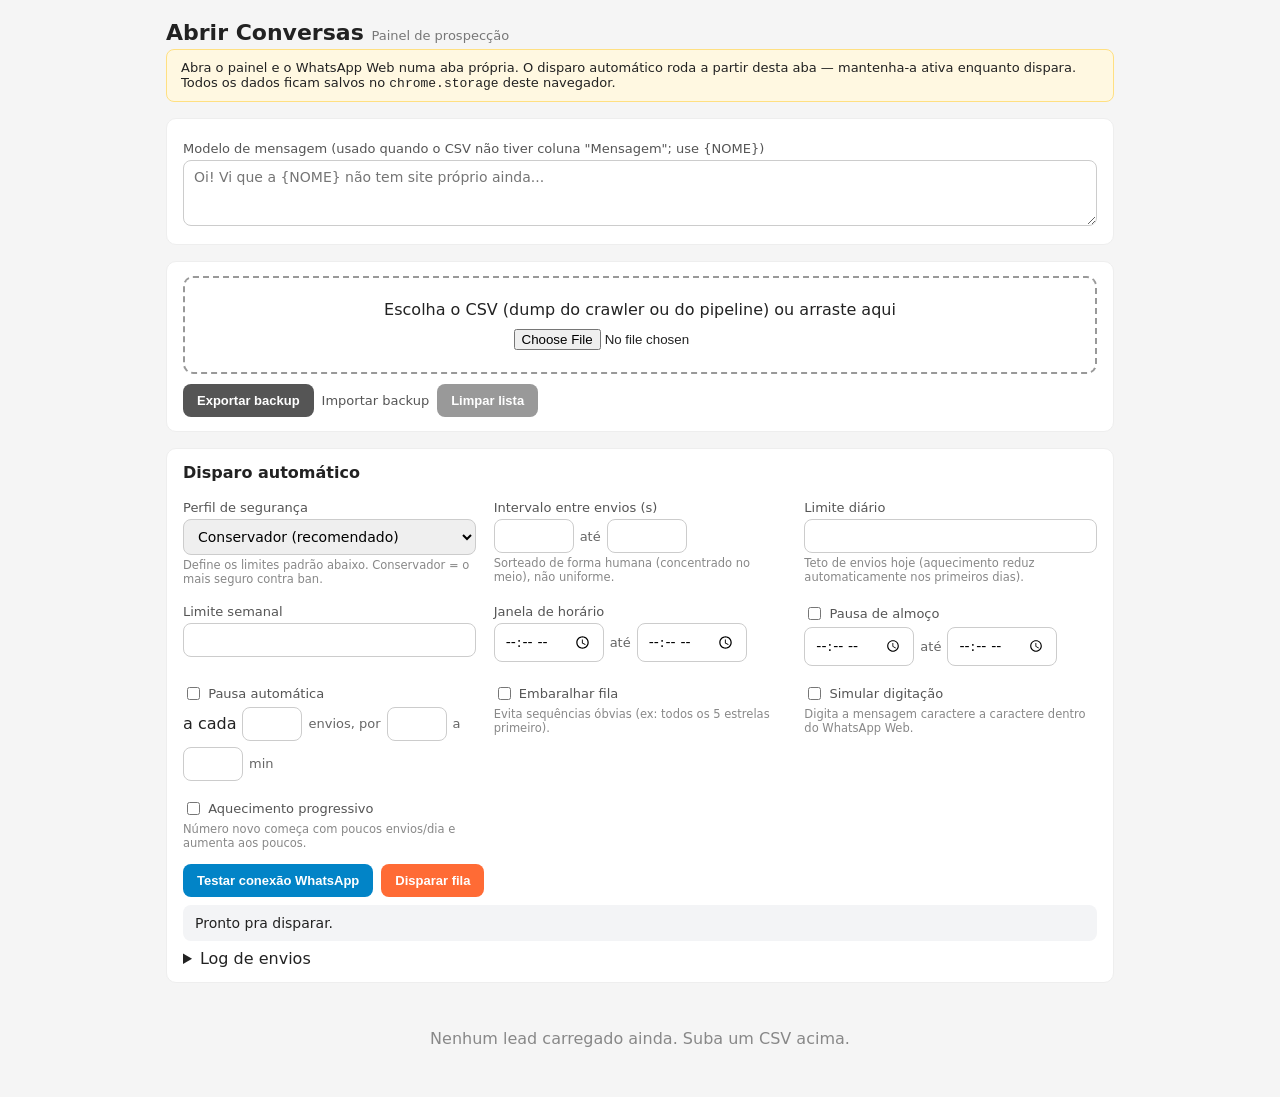
==== extension/painel.html @ 847a95d6 "feat: extensão Chrome para envio em massa no WhatsApp - extensão completa (manifest, painel, backgro" ====
<!DOCTYPE html>
<html lang="pt-BR">
<head>
<meta charset="UTF-8" />
<meta name="viewport" content="width=device-width, initial-scale=1.0" />
<title>Abrir Conversas - Painel</title>
<link rel="stylesheet" href="painel.css" />
</head>
<body>

<h1>Abrir Conversas <span class="sub">Painel de prospecção</span></h1>

<div class="aviso" id="avisoPainel">
  Abra o painel e o WhatsApp Web numa aba própria. O disparo automático roda a partir
  desta aba — mantenha-a ativa enquanto dispara. Todos os dados ficam salvos no
  <code>chrome.storage</code> deste navegador.
</div>

<section class="card">
  <label class="rotulo">
    Modelo de mensagem (usado quando o CSV não tiver coluna "Mensagem"; use {NOME})
  </label>
  <textarea id="modeloMensagem" rows="3" placeholder="Oi! Vi que a {NOME} não tem site próprio ainda..."></textarea>
</section>

<section class="card" id="secaoDados">
  <div class="upload-area" id="areaUpload">
    <div id="textoUpload">Escolha o CSV (dump do crawler ou do pipeline) ou arraste aqui</div>
    <input type="file" id="inputCsv" accept=".csv" />
  </div>
  <div class="acoes-dados">
    <button id="btnGerarMensagens" class="gerar" style="display:none">Gerar mensagens automáticas</button>
    <span class="hint" id="hintGerar" style="display:none">Formato bruto detectado: gere as mensagens com o pipeline no navegador.</span>
    <button class="exportar" id="btnExportar">Exportar backup</button>
    <label class="upload-pequeno">
      Importar backup
      <input type="file" id="inputImportar" accept=".json" style="display:none" />
    </label>
    <button class="limpar" id="btnLimpar">Limpar lista</button>
  </div>
  <div class="contador" id="contador"></div>
</section>

<section class="card" id="secaoDisparo">
  <h2>Disparo automático</h2>

  <div class="grid-config">
    <div class="campo">
      <label class="rotulo">Perfil de segurança</label>
      <select id="cfgPerfil">
        <option value="conservador">Conservador (recomendado)</option>
        <option value="moderado">Moderado</option>
        <option value="livre">Livre</option>
      </select>
      <div class="hint">Define os limites padrão abaixo. Conservador = o mais seguro contra ban.</div>
    </div>

    <div class="campo">
      <label class="rotulo">Intervalo entre envios (s)</label>
      <div class="dupla">
        <input type="number" id="cfgIntervaloMin" min="10" max="600" />
        <span>até</span>
        <input type="number" id="cfgIntervaloMax" min="10" max="600" />
      </div>
      <div class="hint">Sorteado de forma humana (concentrado no meio), não uniforme.</div>
    </div>

    <div class="campo">
      <label class="rotulo">Limite diário</label>
      <input type="number" id="cfgLimiteDiario" min="1" max="500" />
      <div class="hint">Teto de envios hoje (aquecimento reduz automaticamente nos primeiros dias).</div>
    </div>

    <div class="campo">
      <label class="rotulo">Limite semanal</label>
      <input type="number" id="cfgLimiteSemanal" min="1" max="3000" />
    </div>

    <div class="campo">
      <label class="rotulo">Janela de horário</label>
      <div class="dupla">
        <input type="time" id="cfgJanelaInicio" />
        <span>até</span>
        <input type="time" id="cfgJanelaFim" />
      </div>
    </div>

    <div class="campo">
      <label class="rotulo">
        <input type="checkbox" id="cfgPausaAlmoco" /> Pausa de almoço
      </label>
      <div class="dupla">
        <input type="time" id="cfgAlmocoInicio" />
        <span>até</span>
        <input type="time" id="cfgAlmocoFim" />
      </div>
    </div>

    <div class="campo">
      <label class="rotulo">
        <input type="checkbox" id="cfgPausaAuto" /> Pausa automática
      </label>
      <div class="dupla">
        a cada
        <input type="number" id="cfgPausaCada" min="1" max="100" style="width:60px" />
        <span>envios, por</span>
        <input type="number" id="cfgPausaMin" min="1" max="120" style="width:60px" />
        <span>a</span>
        <input type="number" id="cfgPausaMax" min="1" max="120" style="width:60px" />
        <span>min</span>
      </div>
    </div>

    <div class="campo">
      <label class="rotulo"><input type="checkbox" id="cfgEmbaralhar" /> Embaralhar fila</label>
      <div class="hint">Evita sequências óbvias (ex: todos os 5 estrelas primeiro).</div>
    </div>

    <div class="campo">
      <label class="rotulo"><input type="checkbox" id="cfgSimularDigitacao" /> Simular digitação</label>
      <div class="hint">Digita a mensagem caractere a caractere dentro do WhatsApp Web.</div>
    </div>

    <div class="campo">
      <label class="rotulo"><input type="checkbox" id="cfgAquecimento" /> Aquecimento progressivo</label>
      <div class="hint">Número novo começa com poucos envios/dia e aumenta aos poucos.</div>
    </div>
  </div>

  <div class="barra-botoes">
    <button id="btnTestar" class="testar">Testar conexão WhatsApp</button>
    <button id="btnDisparar" class="disparar">Disparar fila</button>
    <button id="btnPausar" class="pausar" style="display:none">Pausar</button>
    <button id="btnRetomar" class="retomar" style="display:none">Retomar</button>
    <button id="btnParar" class="parar" style="display:none">Parar</button>
    <button id="btnEmergencia" class="emergencia" style="display:none">EMERGÊNCIA</button>
  </div>

  <div class="progresso" id="disparoProgresso">Pronto pra disparar.</div>

  <div class="stats" id="statsLinha"></div>

  <details id="logBox">
    <summary>Log de envios</summary>
    <div id="logConteudo" class="log"></div>
  </details>
</section>

<table id="tabela" style="display:none">
  <thead>
    <tr>
      <th>Nome</th>
      <th>Bairro/Região</th>
      <th>Telefone</th>
      <th>Nota</th>
      <th>Avaliações</th>
      <th>Google Maps</th>
      <th>Instagram</th>
      <th>Mensagem</th>
      <th>Ação</th>
    </tr>
  </thead>
  <tbody id="corpoTabela"></tbody>
</table>

<div class="vazio" id="vazio">Nenhum lead carregado ainda. Suba um CSV acima.</div>

<dialog id="modalMensagem">
  <h3 id="modalTitulo">Conversa</h3>
  <div class="hint">Edite se precisar e abra o WhatsApp manualmente (modo de emergência/fallback).</div>
  <textarea id="modalMsg" rows="5"></textarea>
  <div class="botoes">
    <button class="fechar" id="modalBtnFechar">Cancelar</button>
    <button id="modalBtnAbrir">Abrir WhatsApp</button>
  </div>
</dialog>

<script src="pipeline.js"></script>
<script src="painel.js"></script>
</body>
</html>
---- extension/painel.css ----
* { box-sizing: border-box; }

body {
  font-family: system-ui, sans-serif;
  max-width: 980px;
  margin: 20px auto;
  padding: 0 16px;
  background: #f5f5f5;
  color: #222;
}

h1 { font-size: 22px; margin-bottom: 4px; }
h1 .sub { font-size: 13px; color: #777; font-weight: 400; }
h2 { font-size: 16px; margin: 0 0 10px; }

.card {
  background: #fff;
  border: 1px solid #eee;
  border-radius: 10px;
  padding: 14px 16px;
  margin-bottom: 16px;
}

.aviso {
  background: #fff8e1;
  border: 1px solid #ffe082;
  border-radius: 8px;
  padding: 10px 14px;
  font-size: 13px;
  margin-bottom: 16px;
}

.rotulo {
  display: block;
  font-size: 13px;
  color: #555;
  margin: 8px 0 4px;
}

textarea, input[type="number"], input[type="time"], select {
  width: 100%;
  box-sizing: border-box;
  padding: 8px 10px;
  border-radius: 8px;
  border: 1px solid #ccc;
  font-family: inherit;
  font-size: 14px;
}

textarea { resize: vertical; }

.upload-area {
  display: block;
  border: 2px dashed #999;
  border-radius: 10px;
  padding: 22px;
  text-align: center;
  background: #fff;
  margin-bottom: 10px;
}
.upload-area.arrastando { border-color: #25D366; background: #eafff1; }
.upload-area input[type="file"] { display: block; margin: 10px auto 0; }

.acoes-dados { display: flex; align-items: center; gap: 8px; flex-wrap: wrap; margin-top: 8px; }
.upload-pequeno { font-size: 13px; cursor: pointer; color: #555; }

.hint { font-size: 11.5px; color: #888; margin-top: 3px; }

.grid-config {
  display: grid;
  grid-template-columns: repeat(auto-fit, minmax(250px, 1fr));
  gap: 10px 18px;
}

.campo { min-width: 0; }
.campo input[type="checkbox"] { vertical-align: -2px; margin-right: 4px; }

.dupla { display: flex; align-items: center; gap: 6px; flex-wrap: wrap; }
.dupla input[type="number"] { width: 80px; }
.dupla input[type="time"] { width: 110px; }
.dupla span { font-size: 13px; color: #666; }

.barra-botoes { display: flex; gap: 8px; flex-wrap: wrap; margin: 14px 0 8px; }

button {
  background: #25D366;
  color: #fff;
  border: none;
  padding: 9px 14px;
  border-radius: 8px;
  cursor: pointer;
  font-size: 13px;
  font-weight: 600;
}
button:disabled { background: #bbb; cursor: default; }
button.gerar { background: #7c3aed; }
button.exportar { background: #555; }
button.limpar { background: #999; }
button.testar { background: #0284c7; }
button.disparar { background: #ff6b35; }
button.pausar { background: #888; }
button.retomar { background: #0ea5e9; }
button.parar { background: #dc2626; }
button.emergencia {
  background: #fff;
  color: #dc2626;
  border: 2px solid #dc2626;
  animation: pisca 1s infinite;
}
@keyframes pisca { 50% { opacity: .5; } }
button.fechar { background: #999; }

.progresso {
  background: #f3f4f6;
  border-radius: 8px;
  padding: 10px 12px;
  font-size: 14px;
  margin-top: 8px;
}
.progresso.disparando { color: #ff6b35; font-weight: 600; }
.progresso.pausado { color: #0ea5e9; font-weight: 600; }
.progresso.erro { color: #dc2626; font-weight: 600; }

.stats { font-size: 13px; color: #555; margin: 8px 0 4px; }

.log {
  font-family: ui-monospace, monospace;
  font-size: 12px;
  background: #111;
  color: #9fefb0;
  border-radius: 8px;
  padding: 10px;
  max-height: 180px;
  overflow: auto;
  white-space: pre-wrap;
  line-height: 1.5;
}
.log .erro { color: #fca5a5; }

table { width: 100%; border-collapse: collapse; background: #fff; border-radius: 8px; overflow: hidden; }
th, td { padding: 8px 10px; text-align: left; border-bottom: 1px solid #eee; font-size: 13px; vertical-align: top; }
tr.aberto { background: #eafff1; }
tr.enviada { background: #e6f0ff; }
tr.nao-encontrado { background: #f5f5f5; color: #999; text-decoration: line-through; }
tr.ja-enviado { background: #f0fdf4; }
td button { margin: 2px 0; display: block; width: 100%; }
button.enviar { background: #3b82f6; }
button.nao-encontrado { background: #888; }
button.reabrir { background: #16a34a; }
.angulo { font-size: 11px; color: #888; margin-top: 2px; font-weight: 400; }
.mensagem-prev { font-size: 11px; color: #666; max-width: 240px; }

.vazio { text-align: center; color: #888; padding: 30px; }

dialog {
  border: 0;
  border-radius: 12px;
  padding: 20px;
  max-width: 540px;
  width: 90%;
  box-shadow: 0 10px 40px rgba(0,0,0,.25);
}
dialog::backdrop { background: rgba(0,0,0,.45); }
dialog textarea { width: 100%; margin: 10px 0; }
dialog .botoes { text-align: right; }
dialog .botoes button { margin: 0 0 0 8px; }

@media (max-width: 700px) {
  table, thead, tbody, th, td, tr { display: block; }
  thead { display: none; }
  tr { margin-bottom: 12px; border-radius: 8px; overflow: hidden; border: 1px solid #eee; }
  td { border-bottom: none; }
  td[data-label]::before { content: attr(data-label) ": "; font-weight: 600; color: #666; }
  td[data-label="Ação"]::before { display: block; margin-bottom: 4px; }
}
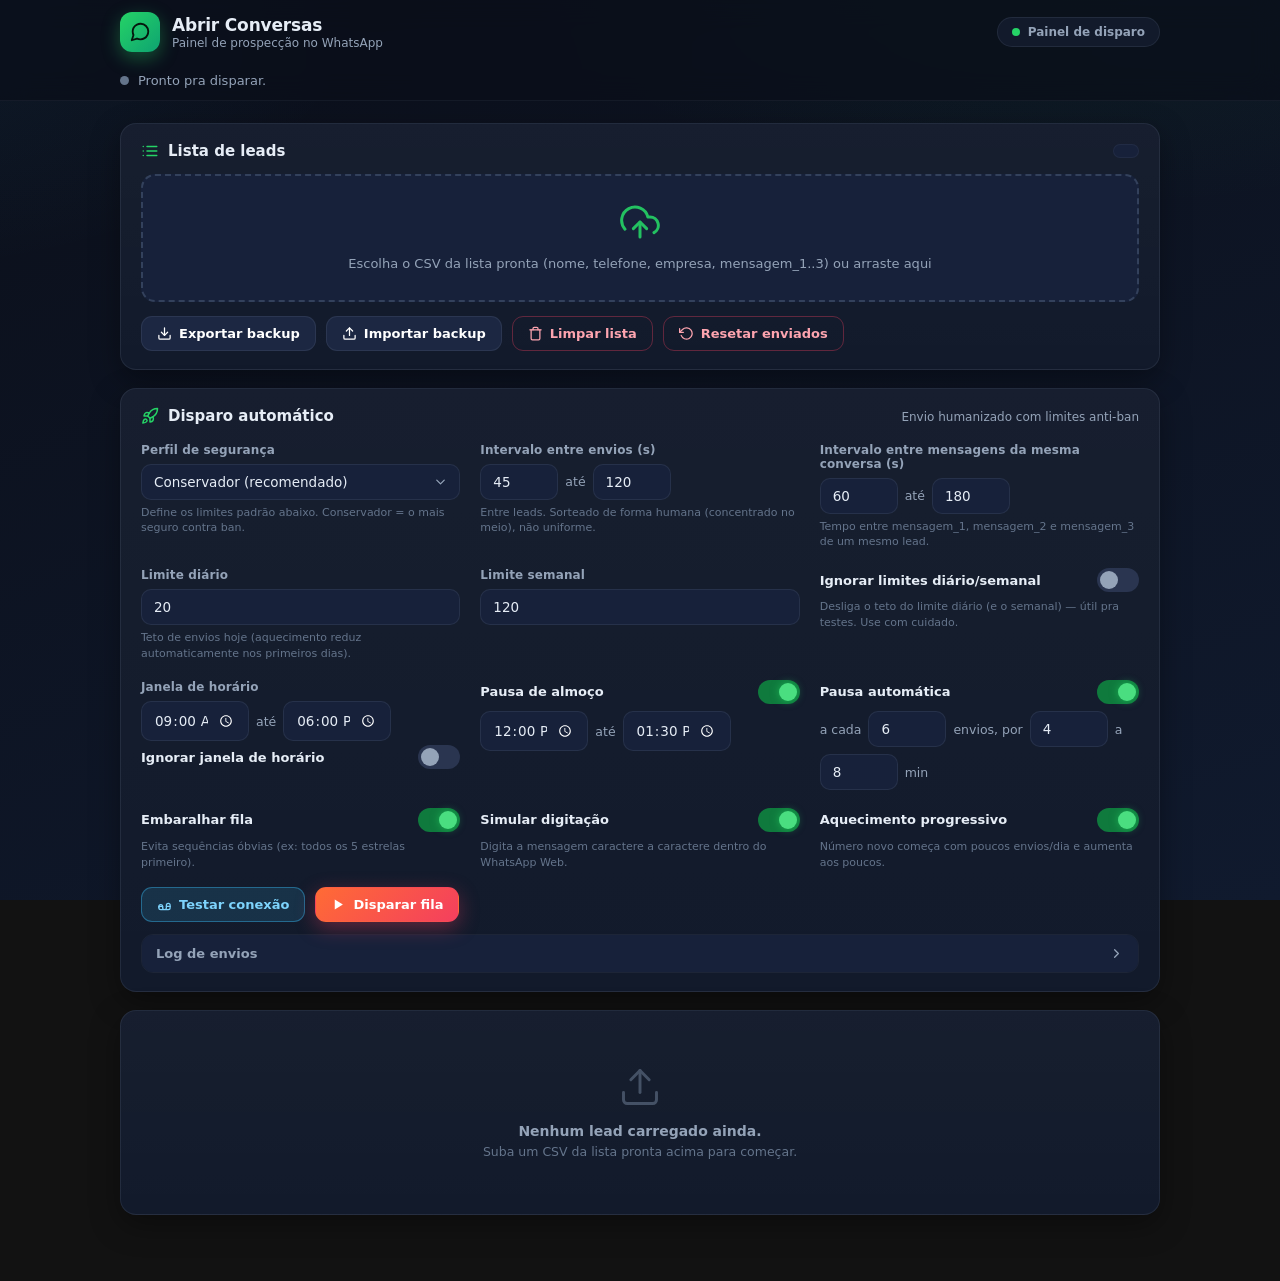
==== commit 94a7a102: "atualizar projeto para uma extension" ====
--- a/extension/painel.html
+++ b/extension/painel.html
@@ -3,179 +3,292 @@
 <head>
 <meta charset="UTF-8" />
 <meta name="viewport" content="width=device-width, initial-scale=1.0" />
-<title>Abrir Conversas - Painel</title>
+<title>Abrir Conversas · Painel de Prospecção</title>
 <link rel="stylesheet" href="painel.css" />
 </head>
 <body>
 
-<h1>Abrir Conversas <span class="sub">Painel de prospecção</span></h1>
-
-<div class="aviso" id="avisoPainel">
-  Abra o painel e o WhatsApp Web numa aba própria. O disparo automático roda a partir
-  desta aba — mantenha-a ativa enquanto dispara. Todos os dados ficam salvos no
-  <code>chrome.storage</code> deste navegador.
-</div>
-
-<section class="card">
-  <label class="rotulo">
-    Modelo de mensagem (usado quando o CSV não tiver coluna "Mensagem"; use {NOME})
-  </label>
-  <textarea id="modeloMensagem" rows="3" placeholder="Oi! Vi que a {NOME} não tem site próprio ainda..."></textarea>
-</section>
-
-<section class="card" id="secaoDados">
-  <div class="upload-area" id="areaUpload">
-    <div id="textoUpload">Escolha o CSV (dump do crawler ou do pipeline) ou arraste aqui</div>
-    <input type="file" id="inputCsv" accept=".csv" />
+<header class="topo">
+  <div class="topo-barra">
+    <div class="topo-marca">
+      <span class="logo" aria-hidden="true">
+        <svg viewBox="0 0 24 24" fill="none" stroke="currentColor" stroke-width="2" stroke-linecap="round" stroke-linejoin="round"><path d="M21 11.5a8.38 8.38 0 0 1-.9 3.8 8.5 8.5 0 0 1-7.6 4.7 8.38 8.38 0 0 1-3.8-.9L3 21l1.9-5.7a8.38 8.38 0 0 1-.9-3.8 8.5 8.5 0 0 1 4.7-7.6 8.38 8.38 0 0 1 3.8-.9h.5a8.48 8.48 0 0 1 8 8v.5z"/></svg>
+      </span>
+      <div class="topo-titulos">
+        <h1>Abrir Conversas</h1>
+        <p>Painel de prospecção no WhatsApp</p>
+      </div>
+    </div>
+    <div class="topo-pill">
+      <span class="pill-ponto"></span>
+      Painel de disparo
+    </div>
   </div>
-  <div class="acoes-dados">
-    <button id="btnGerarMensagens" class="gerar" style="display:none">Gerar mensagens automáticas</button>
-    <span class="hint" id="hintGerar" style="display:none">Formato bruto detectado: gere as mensagens com o pipeline no navegador.</span>
-    <button class="exportar" id="btnExportar">Exportar backup</button>
-    <label class="upload-pequeno">
-      Importar backup
-      <input type="file" id="inputImportar" accept=".json" style="display:none" />
-    </label>
-    <button class="limpar" id="btnLimpar">Limpar lista</button>
-  </div>
-  <div class="contador" id="contador"></div>
-</section>
-
-<section class="card" id="secaoDisparo">
-  <h2>Disparo automático</h2>
-
-  <div class="grid-config">
-    <div class="campo">
-      <label class="rotulo">Perfil de segurança</label>
-      <select id="cfgPerfil">
-        <option value="conservador">Conservador (recomendado)</option>
-        <option value="moderado">Moderado</option>
-        <option value="livre">Livre</option>
-      </select>
-      <div class="hint">Define os limites padrão abaixo. Conservador = o mais seguro contra ban.</div>
-    </div>
-
-    <div class="campo">
-      <label class="rotulo">Intervalo entre envios (s)</label>
-      <div class="dupla">
-        <input type="number" id="cfgIntervaloMin" min="10" max="600" />
-        <span>até</span>
-        <input type="number" id="cfgIntervaloMax" min="10" max="600" />
-      </div>
-      <div class="hint">Sorteado de forma humana (concentrado no meio), não uniforme.</div>
-    </div>
-
-    <div class="campo">
-      <label class="rotulo">Limite diário</label>
-      <input type="number" id="cfgLimiteDiario" min="1" max="500" />
-      <div class="hint">Teto de envios hoje (aquecimento reduz automaticamente nos primeiros dias).</div>
-    </div>
-
-    <div class="campo">
-      <label class="rotulo">Limite semanal</label>
-      <input type="number" id="cfgLimiteSemanal" min="1" max="3000" />
-    </div>
-
-    <div class="campo">
-      <label class="rotulo">Janela de horário</label>
-      <div class="dupla">
-        <input type="time" id="cfgJanelaInicio" />
-        <span>até</span>
-        <input type="time" id="cfgJanelaFim" />
-      </div>
-    </div>
-
-    <div class="campo">
-      <label class="rotulo">
-        <input type="checkbox" id="cfgPausaAlmoco" /> Pausa de almoço
+  <div class="progresso" id="disparoProgresso">Pronto pra disparar.</div>
+</header>
+
+<main class="container">
+
+  <section class="card" id="secaoDados">
+    <div class="card-cabecalho">
+      <h2>
+        <svg class="icone-titulo" viewBox="0 0 24 24" fill="none" stroke="currentColor" stroke-width="2" stroke-linecap="round" stroke-linejoin="round"><path d="M8 6h13"/><path d="M8 12h13"/><path d="M8 18h13"/><path d="M3 6h.01"/><path d="M3 12h.01"/><path d="M3 18h.01"/></svg>
+        Lista de leads
+      </h2>
+      <div class="contador" id="contador"></div>
+    </div>
+
+    <div class="upload-area" id="areaUpload">
+      <svg class="icone-upload" viewBox="0 0 24 24" fill="none" stroke="currentColor" stroke-width="1.8" stroke-linecap="round" stroke-linejoin="round"><path d="M16 16l-4-4-4 4"/><path d="M12 12v9"/><path d="M20.39 18.39A5 5 0 0 0 18 9h-1.26A8 8 0 1 0 3 16.3"/></svg>
+      <div id="textoUpload">Escolha o CSV da lista pronta (nome, telefone, empresa, mensagem_1..3) ou arraste aqui</div>
+      <input type="file" id="inputCsv" accept=".csv" />
+    </div>
+
+    <div class="acoes-dados">
+      <button class="btn btn-exportar" id="btnExportar">
+        <svg viewBox="0 0 24 24" fill="none" stroke="currentColor" stroke-width="2" stroke-linecap="round" stroke-linejoin="round"><path d="M21 15v4a2 2 0 0 1-2 2H5a2 2 0 0 1-2-2v-4"/><polyline points="7 10 12 15 17 10"/><line x1="12" y1="15" x2="12" y2="3"/></svg>
+        Exportar backup
+      </button>
+      <label class="btn btn-importar upload-pequeno">
+        <svg viewBox="0 0 24 24" fill="none" stroke="currentColor" stroke-width="2" stroke-linecap="round" stroke-linejoin="round"><path d="M21 15v4a2 2 0 0 1-2 2H5a2 2 0 0 1-2-2v-4"/><polyline points="17 8 12 3 7 8"/><line x1="12" y1="3" x2="12" y2="15"/></svg>
+        Importar backup
+        <input type="file" id="inputImportar" accept=".json" style="display:none" />
       </label>
-      <div class="dupla">
-        <input type="time" id="cfgAlmocoInicio" />
-        <span>até</span>
-        <input type="time" id="cfgAlmocoFim" />
-      </div>
-    </div>
-
-    <div class="campo">
-      <label class="rotulo">
-        <input type="checkbox" id="cfgPausaAuto" /> Pausa automática
-      </label>
-      <div class="dupla">
-        a cada
-        <input type="number" id="cfgPausaCada" min="1" max="100" style="width:60px" />
-        <span>envios, por</span>
-        <input type="number" id="cfgPausaMin" min="1" max="120" style="width:60px" />
-        <span>a</span>
-        <input type="number" id="cfgPausaMax" min="1" max="120" style="width:60px" />
-        <span>min</span>
-      </div>
-    </div>
-
-    <div class="campo">
-      <label class="rotulo"><input type="checkbox" id="cfgEmbaralhar" /> Embaralhar fila</label>
-      <div class="hint">Evita sequências óbvias (ex: todos os 5 estrelas primeiro).</div>
-    </div>
-
-    <div class="campo">
-      <label class="rotulo"><input type="checkbox" id="cfgSimularDigitacao" /> Simular digitação</label>
-      <div class="hint">Digita a mensagem caractere a caractere dentro do WhatsApp Web.</div>
-    </div>
-
-    <div class="campo">
-      <label class="rotulo"><input type="checkbox" id="cfgAquecimento" /> Aquecimento progressivo</label>
-      <div class="hint">Número novo começa com poucos envios/dia e aumenta aos poucos.</div>
-    </div>
-  </div>
-
-  <div class="barra-botoes">
-    <button id="btnTestar" class="testar">Testar conexão WhatsApp</button>
-    <button id="btnDisparar" class="disparar">Disparar fila</button>
-    <button id="btnPausar" class="pausar" style="display:none">Pausar</button>
-    <button id="btnRetomar" class="retomar" style="display:none">Retomar</button>
-    <button id="btnParar" class="parar" style="display:none">Parar</button>
-    <button id="btnEmergencia" class="emergencia" style="display:none">EMERGÊNCIA</button>
-  </div>
-
-  <div class="progresso" id="disparoProgresso">Pronto pra disparar.</div>
-
-  <div class="stats" id="statsLinha"></div>
-
-  <details id="logBox">
-    <summary>Log de envios</summary>
-    <div id="logConteudo" class="log"></div>
-  </details>
-</section>
-
-<table id="tabela" style="display:none">
-  <thead>
-    <tr>
-      <th>Nome</th>
-      <th>Bairro/Região</th>
-      <th>Telefone</th>
-      <th>Nota</th>
-      <th>Avaliações</th>
-      <th>Google Maps</th>
-      <th>Instagram</th>
-      <th>Mensagem</th>
-      <th>Ação</th>
-    </tr>
-  </thead>
-  <tbody id="corpoTabela"></tbody>
-</table>
-
-<div class="vazio" id="vazio">Nenhum lead carregado ainda. Suba um CSV acima.</div>
+      <button class="btn btn-limpar" id="btnLimpar">
+        <svg viewBox="0 0 24 24" fill="none" stroke="currentColor" stroke-width="2" stroke-linecap="round" stroke-linejoin="round"><polyline points="3 6 5 6 21 6"/><path d="M19 6v14a2 2 0 0 1-2 2H7a2 2 0 0 1-2-2V6m3 0V4a2 2 0 0 1 2-2h4a2 2 0 0 1 2 2v2"/></svg>
+        Limpar lista
+      </button>
+      <button class="btn btn-limpar" id="btnResetarEnviados">
+        <svg viewBox="0 0 24 24" fill="none" stroke="currentColor" stroke-width="2" stroke-linecap="round" stroke-linejoin="round"><polyline points="1 4 1 10 7 10"/><path d="M3.51 15a9 9 0 1 0 2.13-9.36L1 10"/></svg>
+        Resetar enviados
+      </button>
+    </div>
+  </section>
+
+  <section class="card" id="secaoDisparo">
+    <div class="card-cabecalho">
+      <h2>
+        <svg class="icone-titulo" viewBox="0 0 24 24" fill="none" stroke="currentColor" stroke-width="2" stroke-linecap="round" stroke-linejoin="round"><path d="M4.5 16.5c-1.5 1.26-2 5-2 5s3.74-.5 5-2c.71-.84.7-2.13-.09-2.91a2.18 2.18 0 0 0-2.91-.09z"/><path d="M12 15l-3-3a22 22 0 0 1 2-3.95A12.88 12.88 0 0 1 22 2c0 2.72-.78 7.5-6 11a22.35 22.35 0 0 1-4 2z"/><path d="M9 12H4s.55-3.03 2-4c1.62-1.08 5 0 5 0"/><path d="M12 15v5s3.03-.55 4-2c1.08-1.62 0-5 0-5"/></svg>
+        Disparo automático
+      </h2>
+      <p class="card-sub">Envio humanizado com limites anti-ban</p>
+    </div>
+
+    <div class="grid-config">
+
+      <div class="campo">
+        <label class="rotulo" for="cfgPerfil">Perfil de segurança</label>
+        <div class="select-wrap">
+          <select id="cfgPerfil">
+            <option value="conservador">Conservador (recomendado)</option>
+            <option value="moderado">Moderado</option>
+            <option value="livre">Livre</option>
+          </select>
+          <svg viewBox="0 0 24 24" fill="none" stroke="currentColor" stroke-width="2" stroke-linecap="round" stroke-linejoin="round"><polyline points="6 9 12 15 18 9"/></svg>
+        </div>
+        <div class="hint">Define os limites padrão abaixo. Conservador = o mais seguro contra ban.</div>
+      </div>
+
+      <div class="campo">
+        <label class="rotulo" for="cfgIntervaloMin">Intervalo entre envios (s)</label>
+        <div class="dupla">
+          <input type="number" id="cfgIntervaloMin" min="10" max="600" />
+          <span>até</span>
+          <input type="number" id="cfgIntervaloMax" min="10" max="600" />
+        </div>
+        <div class="hint">Entre leads. Sorteado de forma humana (concentrado no meio), não uniforme.</div>
+      </div>
+
+      <div class="campo">
+        <label class="rotulo" for="cfgMsgIntervaloMin">Intervalo entre mensagens da mesma conversa (s)</label>
+        <div class="dupla">
+          <input type="number" id="cfgMsgIntervaloMin" min="5" max="3600" />
+          <span>até</span>
+          <input type="number" id="cfgMsgIntervaloMax" min="5" max="3600" />
+        </div>
+        <div class="hint">Tempo entre mensagem_1, mensagem_2 e mensagem_3 de um mesmo lead.</div>
+      </div>
+
+      <div class="campo">
+        <label class="rotulo" for="cfgLimiteDiario">Limite diário</label>
+        <input type="number" id="cfgLimiteDiario" min="1" max="500" />
+        <div class="hint">Teto de envios hoje (aquecimento reduz automaticamente nos primeiros dias).</div>
+      </div>
+
+      <div class="campo">
+        <label class="rotulo" for="cfgLimiteSemanal">Limite semanal</label>
+        <input type="number" id="cfgLimiteSemanal" min="1" max="3000" />
+      </div>
+
+      <div class="campo">
+        <label class="toggle">
+          <span class="toggle-txt">Ignorar limites diário/semanal</span>
+          <span class="switch">
+            <input type="checkbox" id="cfgIgnorarLimites" />
+            <span class="slider"></span>
+          </span>
+        </label>
+        <div class="hint">Desliga o teto do limite diário (e o semanal) — útil pra testes. Use com cuidado.</div>
+      </div>
+
+      <div class="campo">
+        <label class="rotulo">Janela de horário</label>
+        <div class="dupla">
+          <input type="time" id="cfgJanelaInicio" />
+          <span>até</span>
+          <input type="time" id="cfgJanelaFim" />
+        </div>
+        <label class="toggle">
+          <span class="toggle-txt">Ignorar janela de horário</span>
+          <span class="switch">
+            <input type="checkbox" id="cfgIgnorarJanela" />
+            <span class="slider"></span>
+          </span>
+        </label>
+      </div>
+
+      <div class="campo">
+        <label class="toggle">
+          <span class="toggle-txt">Pausa de almoço</span>
+          <span class="switch">
+            <input type="checkbox" id="cfgPausaAlmoco" />
+            <span class="slider"></span>
+          </span>
+        </label>
+        <div class="dupla">
+          <input type="time" id="cfgAlmocoInicio" />
+          <span>até</span>
+          <input type="time" id="cfgAlmocoFim" />
+        </div>
+      </div>
+
+      <div class="campo">
+        <label class="toggle">
+          <span class="toggle-txt">Pausa automática</span>
+          <span class="switch">
+            <input type="checkbox" id="cfgPausaAuto" />
+            <span class="slider"></span>
+          </span>
+        </label>
+        <div class="dupla">
+          <span>a cada</span>
+          <input type="number" id="cfgPausaCada" min="1" max="100" />
+          <span>envios, por</span>
+          <input type="number" id="cfgPausaMin" min="1" max="120" />
+          <span>a</span>
+          <input type="number" id="cfgPausaMax" min="1" max="120" />
+          <span>min</span>
+        </div>
+      </div>
+
+      <div class="campo">
+        <label class="toggle">
+          <span class="toggle-txt">Embaralhar fila</span>
+          <span class="switch">
+            <input type="checkbox" id="cfgEmbaralhar" />
+            <span class="slider"></span>
+          </span>
+        </label>
+        <div class="hint">Evita sequências óbvias (ex: todos os 5 estrelas primeiro).</div>
+      </div>
+
+      <div class="campo">
+        <label class="toggle">
+          <span class="toggle-txt">Simular digitação</span>
+          <span class="switch">
+            <input type="checkbox" id="cfgSimularDigitacao" />
+            <span class="slider"></span>
+          </span>
+        </label>
+        <div class="hint">Digita a mensagem caractere a caractere dentro do WhatsApp Web.</div>
+      </div>
+
+      <div class="campo">
+        <label class="toggle">
+          <span class="toggle-txt">Aquecimento progressivo</span>
+          <span class="switch">
+            <input type="checkbox" id="cfgAquecimento" />
+            <span class="slider"></span>
+          </span>
+        </label>
+        <div class="hint">Número novo começa com poucos envios/dia e aumenta aos poucos.</div>
+      </div>
+
+    </div>
+
+    <div class="barra-botoes">
+      <button id="btnTestar" class="btn btn-testar">
+        <svg viewBox="0 0 24 24" fill="none" stroke="currentColor" stroke-width="2" stroke-linecap="round" stroke-linejoin="round"><path d="M9 17v-2a3 3 0 0 0-6 0v2"/><path d="M21 15v-2a3 3 0 0 0-6 0v2"/><path d="M21 15h-6v2a3 3 0 0 1-6 0v-2H3v2a3 3 0 0 0 3 3h12a3 3 0 0 0 3-3v-2z"/></svg>
+        Testar conexão
+      </button>
+      <button id="btnDisparar" class="btn btn-disparar">
+        <svg viewBox="0 0 24 24" fill="currentColor"><polygon points="6 4 19 12 6 20 6 4"/></svg>
+        Disparar fila
+      </button>
+      <button id="btnPausar" class="btn btn-pausar" style="display:none">
+        <svg viewBox="0 0 24 24" fill="currentColor"><rect x="6" y="4" width="4" height="16" rx="1"/><rect x="14" y="4" width="4" height="16" rx="1"/></svg>
+        Pausar
+      </button>
+      <button id="btnRetomar" class="btn btn-retomar" style="display:none">
+        <svg viewBox="0 0 24 24" fill="currentColor"><polygon points="6 4 19 12 6 20 6 4"/></svg>
+        Retomar
+      </button>
+      <button id="btnParar" class="btn btn-parar" style="display:none">
+        <svg viewBox="0 0 24 24" fill="currentColor"><rect x="6" y="6" width="12" height="12" rx="1.5"/></svg>
+        Parar
+      </button>
+      <button id="btnEmergencia" class="btn btn-emergencia" style="display:none">
+        <svg viewBox="0 0 24 24" fill="none" stroke="currentColor" stroke-width="2" stroke-linecap="round" stroke-linejoin="round"><path d="M18 8A6 6 0 0 0 6 8c0 7-3 9-3 9h18s-3-2-3-9"/><path d="M13.73 21a2 2 0 0 1-3.46 0"/></svg>
+        EMERGÊNCIA
+      </button>
+    </div>
+
+    <div class="stats" id="statsLinha"></div>
+
+    <details id="logBox">
+      <summary>
+        <span>Log de envios</span>
+        <svg viewBox="0 0 24 24" fill="none" stroke="currentColor" stroke-width="2" stroke-linecap="round" stroke-linejoin="round"><polyline points="9 6 15 12 9 18"/></svg>
+      </summary>
+      <div id="logConteudo" class="log"></div>
+    </details>
+  </section>
+
+  <section class="card tabela-card">
+    <table id="tabela" style="display:none">
+      <thead>
+        <tr>
+          <th>Nome</th>
+          <th>Empresa</th>
+          <th>Telefone</th>
+          <th>Mensagens</th>
+          <th>Status</th>
+          <th>Ação</th>
+        </tr>
+      </thead>
+      <tbody id="corpoTabela"></tbody>
+    </table>
+
+    <div class="vazio" id="vazio">
+      <svg viewBox="0 0 24 24" fill="none" stroke="currentColor" stroke-width="1.6" stroke-linecap="round" stroke-linejoin="round"><path d="M21 15v4a2 2 0 0 1-2 2H5a2 2 0 0 1-2-2v-4"/><polyline points="17 8 12 3 7 8"/><line x1="12" y1="3" x2="12" y2="15"/></svg>
+      <p>Nenhum lead carregado ainda.</p>
+      <span>Suba um CSV da lista pronta acima para começar.</span>
+    </div>
+  </section>
+
+</main>
 
 <dialog id="modalMensagem">
   <h3 id="modalTitulo">Conversa</h3>
   <div class="hint">Edite se precisar e abra o WhatsApp manualmente (modo de emergência/fallback).</div>
   <textarea id="modalMsg" rows="5"></textarea>
   <div class="botoes">
-    <button class="fechar" id="modalBtnFechar">Cancelar</button>
-    <button id="modalBtnAbrir">Abrir WhatsApp</button>
+    <button class="btn btn-fechar" id="modalBtnFechar">Cancelar</button>
+    <button class="btn btn-abrir" id="modalBtnAbrir">Abrir WhatsApp</button>
   </div>
 </dialog>
 
-<script src="pipeline.js"></script>
+<script src="protocolo.js"></script>
 <script src="painel.js"></script>
 </body>
-</html>
+</html>
--- a/extension/painel.css
+++ b/extension/painel.css
@@ -1,175 +1,448 @@
+/* ===== Variáveis ===== */
+:root {
+  --bg: #0b0f1a;
+  --bg-grad-1: #0b0f1a;
+  --bg-grad-2: #101a2e;
+  --surface: #121a2b;
+  --surface-2: #17213a;
+  --surface-3: #1c2742;
+  --border: rgba(148, 163, 184, 0.12);
+  --border-soft: rgba(148, 163, 184, 0.08);
+  --text: #e6edf6;
+  --muted: #94a3b8;
+  --muted-2: #64748b;
+  --verde: #25d366;
+  --verde-claro: #4ade80;
+  --verde-escuro: #0f7a3d;
+  --azul: #38bdf8;
+  --violeta: #8b5cf6;
+  --vermelho: #f43f5e;
+  --amarelo: #fbbf24;
+  --raio: 16px;
+  --raio-sm: 10px;
+  --sombra: 0 10px 30px rgba(0, 0, 0, 0.35);
+  --fonte: "Inter", system-ui, -apple-system, "Segoe UI", Roboto, sans-serif;
+}
+
 * { box-sizing: border-box; }
 
+html { color-scheme: dark; }
+
 body {
-  font-family: system-ui, sans-serif;
-  max-width: 980px;
-  margin: 20px auto;
-  padding: 0 16px;
-  background: #f5f5f5;
-  color: #222;
-}
-
-h1 { font-size: 22px; margin-bottom: 4px; }
-h1 .sub { font-size: 13px; color: #777; font-weight: 400; }
-h2 { font-size: 16px; margin: 0 0 10px; }
-
+  margin: 0;
+  font-family: var(--fonte);
+  background:
+    radial-gradient(1000px 500px at 85% -10%, rgba(37, 211, 102, 0.08), transparent 60%),
+    radial-gradient(900px 500px at -10% 0%, rgba(56, 189, 248, 0.07), transparent 55%),
+    linear-gradient(160deg, var(--bg-grad-1), var(--bg-grad-2));
+  background-attachment: fixed;
+  color: var(--text);
+  min-height: 100vh;
+  -webkit-font-smoothing: antialiased;
+}
+
+::selection { background: rgba(37, 211, 102, 0.3); }
+
+/* Scrollbar */
+::-webkit-scrollbar { width: 10px; height: 10px; }
+::-webkit-scrollbar-track { background: transparent; }
+::-webkit-scrollbar-thumb { background: #2a3550; border-radius: 999px; border: 2px solid transparent; background-clip: content-box; }
+::-webkit-scrollbar-thumb:hover { background: #3b4a6b; border: 2px solid transparent; background-clip: content-box; }
+
+/* ===== Topo ===== */
+.topo { position: sticky; top: 0; z-index: 40; backdrop-filter: blur(14px); background: rgba(11, 15, 26, 0.72); border-bottom: 1px solid var(--border-soft); }
+
+.topo-barra {
+  max-width: 1080px;
+  margin: 0 auto;
+  padding: 12px 20px;
+  display: flex;
+  align-items: center;
+  justify-content: space-between;
+  gap: 16px;
+}
+
+.topo-marca { display: flex; align-items: center; gap: 12px; }
+
+.logo {
+  width: 40px; height: 40px;
+  flex: none;
+  display: grid; place-items: center;
+  border-radius: 12px;
+  background: linear-gradient(135deg, var(--verde), #0ea371);
+  color: #06160e;
+  box-shadow: 0 6px 18px rgba(37, 211, 102, 0.35);
+}
+.logo svg { width: 22px; height: 22px; }
+
+.topo-titulos h1 { margin: 0; font-size: 17px; font-weight: 700; letter-spacing: -0.01em; }
+.topo-titulos p { margin: 1px 0 0; font-size: 12px; color: var(--muted); }
+
+.topo-pill {
+  display: inline-flex; align-items: center; gap: 8px;
+  font-size: 12px; font-weight: 600;
+  color: var(--muted);
+  background: var(--surface);
+  border: 1px solid var(--border);
+  border-radius: 999px;
+  padding: 7px 14px;
+}
+.pill-ponto { width: 8px; height: 8px; border-radius: 50%; background: var(--verde); box-shadow: 0 0 0 0 rgba(37, 211, 102, 0.5); animation: pulso 2.2s infinite; }
+@keyframes pulso {
+  0% { box-shadow: 0 0 0 0 rgba(37, 211, 102, 0.45); }
+  70% { box-shadow: 0 0 0 9px rgba(37, 211, 102, 0); }
+  100% { box-shadow: 0 0 0 0 rgba(37, 211, 102, 0); }
+}
+
+/* Barra de progresso do disparo (fica no topo, sempre visível) */
+.progresso {
+  max-width: 1080px;
+  margin: 0 auto;
+  padding: 9px 20px 12px;
+  font-size: 13px;
+  color: var(--muted);
+  display: flex; align-items: center; gap: 9px;
+}
+.progresso::before {
+  content: "";
+  width: 9px; height: 9px; flex: none;
+  border-radius: 50%;
+  background: var(--muted-2);
+  transition: background 0.3s;
+}
+.progresso.disparando::before { background: var(--amarelo); box-shadow: 0 0 10px rgba(251, 191, 36, 0.7); }
+.progresso.pausado::before { background: var(--azul); box-shadow: 0 0 10px rgba(56, 189, 248, 0.7); }
+.progresso.aguardando::before { background: var(--violeta); box-shadow: 0 0 10px rgba(139, 92, 246, 0.7); }
+.progresso.erro::before { background: var(--vermelho); box-shadow: 0 0 10px rgba(244, 63, 94, 0.7); }
+
+/* ===== Layout ===== */
+.container { max-width: 1080px; margin: 0 auto; padding: 22px 20px 48px; }
+
+/* ===== Cards ===== */
 .card {
-  background: #fff;
-  border: 1px solid #eee;
-  border-radius: 10px;
-  padding: 14px 16px;
-  margin-bottom: 16px;
-}
-
-.aviso {
-  background: #fff8e1;
-  border: 1px solid #ffe082;
-  border-radius: 8px;
-  padding: 10px 14px;
+  background: linear-gradient(180deg, rgba(255,255,255,0.02), transparent), var(--surface);
+  border: 1px solid var(--border);
+  border-radius: var(--raio);
+  padding: 18px 20px;
+  margin-bottom: 18px;
+  box-shadow: var(--sombra);
+  animation: subir 0.4s ease both;
+}
+@keyframes subir {
+  from { opacity: 0; transform: translateY(8px); }
+  to { opacity: 1; transform: none; }
+}
+
+.card-cabecalho {
+  display: flex; align-items: center; justify-content: space-between; gap: 12px;
+  margin-bottom: 14px; flex-wrap: wrap;
+}
+.card-cabecalho h2 {
+  margin: 0;
+  font-size: 15px; font-weight: 700;
+  display: inline-flex; align-items: center; gap: 9px;
+}
+.icone-titulo { width: 18px; height: 18px; color: var(--verde); }
+.card-sub { margin: 2px 0 0; font-size: 12px; color: var(--muted); }
+
+.contador { font-size: 12px; color: var(--muted); background: var(--surface-2); border: 1px solid var(--border-soft); padding: 6px 12px; border-radius: 999px; }
+
+/* ===== Upload ===== */
+.upload-area {
+  border: 2px dashed #33415c;
+  border-radius: 14px;
+  padding: 26px 20px;
+  text-align: center;
+  background: var(--surface-2);
+  cursor: pointer;
+  transition: border-color 0.25s, background 0.25s, transform 0.15s;
+  position: relative;
+}
+.upload-area:hover { border-color: #475c82; background: var(--surface-3); }
+.upload-area.arrastando { border-color: var(--verde); background: rgba(37, 211, 102, 0.08); box-shadow: inset 0 0 0 1px var(--verde); transform: scale(1.005); }
+.upload-area .icone-upload { width: 40px; height: 40px; color: var(--verde); opacity: 0.9; margin-bottom: 8px; }
+.upload-area #textoUpload { font-size: 13px; color: var(--muted); line-height: 1.5; }
+.upload-area input[type="file"] { position: absolute; width: 1px; height: 1px; opacity: 0; overflow: hidden; }
+
+.acoes-dados { display: flex; align-items: center; gap: 10px; flex-wrap: wrap; margin-top: 14px; }
+
+/* ===== Botões ===== */
+.btn {
+  display: inline-flex; align-items: center; justify-content: center;
+  border: 1px solid transparent;
+  padding: 9px 15px;
+  border-radius: 11px;
+  cursor: pointer;
+  font-family: inherit;
   font-size: 13px;
-  margin-bottom: 16px;
-}
-
-.rotulo {
-  display: block;
-  font-size: 13px;
-  color: #555;
-  margin: 8px 0 4px;
-}
-
-textarea, input[type="number"], input[type="time"], select {
+  font-weight: 600;
+  color: #fff;
+  background: var(--surface-3);
+  transition: filter 0.15s, transform 0.1s, box-shadow 0.2s, background 0.2s, border-color 0.2s;
+}
+.btn svg { width: 15px; height: 15px; margin-right: 7px; flex: none; }
+.btn:hover:not(:disabled) { filter: brightness(1.12); }
+.btn:active:not(:disabled) { transform: translateY(1px); }
+.btn:disabled { opacity: 0.5; cursor: not-allowed; }
+
+.btn-exportar { background: var(--surface-3); border-color: var(--border); }
+.btn-importar { background: var(--surface-3); border-color: var(--border); cursor: pointer; font-weight: 600; }
+.btn-limpar { background: transparent; border-color: rgba(244, 63, 94, 0.35); color: #fda4af; }
+.btn-limpar:hover { background: rgba(244, 63, 94, 0.1); }
+
+.btn-testar { background: rgba(56, 189, 248, 0.14); border-color: rgba(56, 189, 248, 0.4); color: #7dd3fc; }
+.btn-testar:hover { background: rgba(56, 189, 248, 0.22); }
+.btn-disparar {
+  background: linear-gradient(135deg, #ff6b35, #f43f5e);
+  box-shadow: 0 6px 20px rgba(244, 63, 94, 0.35);
+}
+.btn-pausar { background: var(--surface-3); border-color: var(--border); color: var(--text); }
+.btn-retomar { background: rgba(56, 189, 248, 0.14); border-color: rgba(56, 189, 248, 0.4); color: #7dd3fc; }
+.btn-parar { background: rgba(244, 63, 94, 0.16); border-color: rgba(244, 63, 94, 0.45); color: #fda4af; }
+.btn-emergencia {
+  background: transparent;
+  color: var(--vermelho);
+  border: 2px solid var(--vermelho);
+  animation: pisca 1s infinite;
+  font-weight: 800;
+}
+@keyframes pisca { 50% { opacity: 0.45; } }
+
+.btn-fechar { background: var(--surface-3); border-color: var(--border); }
+.btn-abrir { background: linear-gradient(135deg, var(--verde), #0ea371); color: #06160e; }
+
+.barra-botoes { display: flex; gap: 10px; flex-wrap: wrap; margin: 16px 0 6px; }
+
+.stats { font-size: 12.5px; color: var(--muted); margin: 6px 0 12px; font-variant-numeric: tabular-nums; }
+
+/* ===== Formulários ===== */
+.rotulo { display: block; font-size: 12px; font-weight: 600; color: var(--muted); margin: 4px 0 7px; letter-spacing: 0.01em; }
+
+input[type="number"], input[type="time"], select {
   width: 100%;
   box-sizing: border-box;
-  padding: 8px 10px;
-  border-radius: 8px;
-  border: 1px solid #ccc;
+  padding: 9px 12px;
+  border-radius: 10px;
+  border: 1px solid var(--border);
+  background: var(--surface-2);
+  color: var(--text);
   font-family: inherit;
-  font-size: 14px;
-}
-
-textarea { resize: vertical; }
-
-.upload-area {
-  display: block;
-  border: 2px dashed #999;
+  font-size: 13.5px;
+  transition: border-color 0.2s, box-shadow 0.2s, background 0.2s;
+}
+input[type="number"]:focus, input[type="time"]:focus, select:focus {
+  outline: none;
+  border-color: var(--verde);
+  box-shadow: 0 0 0 3px rgba(37, 211, 102, 0.18);
+  background: var(--surface-3);
+}
+input[type="number"]::placeholder, input[type="time"]::placeholder { color: var(--muted-2); }
+
+textarea {
+  width: 100%;
+  box-sizing: border-box;
+  padding: 10px 12px;
   border-radius: 10px;
-  padding: 22px;
-  text-align: center;
-  background: #fff;
-  margin-bottom: 10px;
-}
-.upload-area.arrastando { border-color: #25D366; background: #eafff1; }
-.upload-area input[type="file"] { display: block; margin: 10px auto 0; }
-
-.acoes-dados { display: flex; align-items: center; gap: 8px; flex-wrap: wrap; margin-top: 8px; }
-.upload-pequeno { font-size: 13px; cursor: pointer; color: #555; }
-
-.hint { font-size: 11.5px; color: #888; margin-top: 3px; }
+  border: 1px solid var(--border);
+  background: var(--surface-2);
+  color: var(--text);
+  font-family: inherit;
+  font-size: 13.5px;
+  resize: vertical;
+}
+textarea:focus { outline: none; border-color: var(--verde); box-shadow: 0 0 0 3px rgba(37, 211, 102, 0.18); }
+
+/* Select com seta */
+.select-wrap { position: relative; }
+.select-wrap select { appearance: none; -webkit-appearance: none; padding-right: 34px; cursor: pointer; }
+.select-wrap svg { position: absolute; right: 12px; top: 50%; transform: translateY(-50%); width: 15px; height: 15px; color: var(--muted); pointer-events: none; }
 
 .grid-config {
   display: grid;
   grid-template-columns: repeat(auto-fit, minmax(250px, 1fr));
-  gap: 10px 18px;
+  gap: 14px 20px;
 }
 
 .campo { min-width: 0; }
-.campo input[type="checkbox"] { vertical-align: -2px; margin-right: 4px; }
-
-.dupla { display: flex; align-items: center; gap: 6px; flex-wrap: wrap; }
-.dupla input[type="number"] { width: 80px; }
-.dupla input[type="time"] { width: 110px; }
-.dupla span { font-size: 13px; color: #666; }
-
-.barra-botoes { display: flex; gap: 8px; flex-wrap: wrap; margin: 14px 0 8px; }
-
-button {
-  background: #25D366;
-  color: #fff;
-  border: none;
-  padding: 9px 14px;
-  border-radius: 8px;
+
+/* Toggle switches */
+.toggle {
+  display: flex; align-items: center; justify-content: space-between; gap: 12px;
+  cursor: pointer; margin: 4px 0 7px;
+}
+.toggle-txt { font-size: 13px; font-weight: 600; color: var(--text); line-height: 1.35; }
+.switch { position: relative; display: inline-block; width: 42px; height: 24px; flex: none; }
+.switch input { opacity: 0; width: 0; height: 0; }
+.slider {
+  position: absolute; inset: 0;
+  background: #2a3550;
+  border-radius: 999px;
+  transition: background 0.25s;
   cursor: pointer;
-  font-size: 13px;
-  font-weight: 600;
-}
-button:disabled { background: #bbb; cursor: default; }
-button.gerar { background: #7c3aed; }
-button.exportar { background: #555; }
-button.limpar { background: #999; }
-button.testar { background: #0284c7; }
-button.disparar { background: #ff6b35; }
-button.pausar { background: #888; }
-button.retomar { background: #0ea5e9; }
-button.parar { background: #dc2626; }
-button.emergencia {
-  background: #fff;
-  color: #dc2626;
-  border: 2px solid #dc2626;
-  animation: pisca 1s infinite;
-}
-@keyframes pisca { 50% { opacity: .5; } }
-button.fechar { background: #999; }
-
-.progresso {
-  background: #f3f4f6;
-  border-radius: 8px;
-  padding: 10px 12px;
-  font-size: 14px;
-  margin-top: 8px;
-}
-.progresso.disparando { color: #ff6b35; font-weight: 600; }
-.progresso.pausado { color: #0ea5e9; font-weight: 600; }
-.progresso.erro { color: #dc2626; font-weight: 600; }
-
-.stats { font-size: 13px; color: #555; margin: 8px 0 4px; }
+}
+.slider::before {
+  content: "";
+  position: absolute;
+  height: 18px; width: 18px; left: 3px; top: 3px;
+  background: #94a3b8;
+  border-radius: 50%;
+  transition: transform 0.25s, background 0.25s;
+}
+.switch input:checked + .slider { background: var(--verde-escuro); }
+.switch input:checked + .slider::before { transform: translateX(18px); background: var(--verde-claro); box-shadow: 0 0 8px rgba(37, 211, 102, 0.6); }
+.switch input:focus-visible + .slider { outline: 2px solid var(--azul); outline-offset: 2px; }
+
+.dupla { display: flex; align-items: center; gap: 7px; flex-wrap: wrap; }
+.dupla input[type="number"] { width: 78px; }
+.dupla input[type="time"] { width: 108px; }
+.dupla span { font-size: 12.5px; color: var(--muted); white-space: nowrap; }
+
+.hint { font-size: 11px; color: var(--muted-2); margin-top: 5px; line-height: 1.45; }
+
+/* ===== Log ===== */
+details#logBox { margin-top: 4px; border: 1px solid var(--border-soft); border-radius: 12px; overflow: hidden; }
+details#logBox summary {
+  list-style: none;
+  display: flex; align-items: center; justify-content: space-between; gap: 10px;
+  padding: 11px 14px;
+  font-size: 13px; font-weight: 600; color: var(--muted);
+  cursor: pointer;
+  background: var(--surface-2);
+  transition: background 0.2s;
+  user-select: none;
+}
+details#logBox summary::-webkit-details-marker { display: none; }
+details#logBox summary:hover { background: var(--surface-3); }
+details#logBox summary svg { width: 15px; height: 15px; transition: transform 0.25s; }
+details#logBox[open] summary svg { transform: rotate(90deg); }
 
 .log {
-  font-family: ui-monospace, monospace;
-  font-size: 12px;
-  background: #111;
-  color: #9fefb0;
-  border-radius: 8px;
-  padding: 10px;
-  max-height: 180px;
+  font-family: ui-monospace, "SF Mono", Menlo, Consolas, monospace;
+  font-size: 11.5px;
+  background: #080d18;
+  color: #7ee7a4;
+  border-radius: 0;
+  padding: 12px 14px;
+  max-height: 190px;
   overflow: auto;
   white-space: pre-wrap;
-  line-height: 1.5;
-}
-.log .erro { color: #fca5a5; }
-
-table { width: 100%; border-collapse: collapse; background: #fff; border-radius: 8px; overflow: hidden; }
-th, td { padding: 8px 10px; text-align: left; border-bottom: 1px solid #eee; font-size: 13px; vertical-align: top; }
-tr.aberto { background: #eafff1; }
-tr.enviada { background: #e6f0ff; }
-tr.nao-encontrado { background: #f5f5f5; color: #999; text-decoration: line-through; }
-tr.ja-enviado { background: #f0fdf4; }
-td button { margin: 2px 0; display: block; width: 100%; }
-button.enviar { background: #3b82f6; }
-button.nao-encontrado { background: #888; }
-button.reabrir { background: #16a34a; }
-.angulo { font-size: 11px; color: #888; margin-top: 2px; font-weight: 400; }
-.mensagem-prev { font-size: 11px; color: #666; max-width: 240px; }
-
-.vazio { text-align: center; color: #888; padding: 30px; }
-
+  line-height: 1.6;
+  border-top: 1px solid var(--border-soft);
+}
+.log .erro { color: #fda4af; }
+
+/* ===== Tabela ===== */
+.tabela-card { padding: 10px 12px; }
+.tabela-card table { width: 100%; border-collapse: collapse; }
+.tabela-card thead th {
+  text-align: left;
+  font-size: 11px; font-weight: 700; letter-spacing: 0.06em; text-transform: uppercase;
+  color: var(--muted-2);
+  padding: 12px 10px;
+  border-bottom: 1px solid var(--border);
+}
+.tabela-card tbody td {
+  padding: 11px 10px;
+  border-bottom: 1px solid var(--border-soft);
+  font-size: 13px;
+  vertical-align: top;
+}
+
+tr.enviada td { background: rgba(37, 211, 102, 0.06); }
+tr.erro-envio td { background: rgba(244, 63, 94, 0.06); }
+tr.sem-telefone td { background: rgba(251, 191, 36, 0.05); color: #d9a44a; }
+tr.nao-encontrado td { background: rgba(148, 163, 184, 0.04); color: var(--muted-2); text-decoration: line-through; }
+
+/* Botões das linhas */
+td button {
+  display: block;
+  width: 100%;
+  margin: 3px 0;
+  padding: 7px 10px;
+  border-radius: 9px;
+  border: 1px solid transparent;
+  font-family: inherit;
+  font-size: 12px;
+  font-weight: 600;
+  cursor: pointer;
+  transition: filter 0.15s, background 0.2s, border-color 0.2s;
+}
+td button:hover:not(:disabled) { filter: brightness(1.2); }
+td button:disabled { opacity: 0.5; cursor: not-allowed; }
+button.enviar { background: rgba(37, 211, 102, 0.14); border-color: rgba(37, 211, 102, 0.35); color: #4ade80; }
+button.reabrir { background: rgba(56, 189, 248, 0.12); border-color: rgba(56, 189, 248, 0.35); color: #7dd3fc; }
+button.nao-encontrado { background: var(--surface-2); border-color: var(--border); color: var(--muted-2); }
+
+/* Mensagens múltiplas por lead */
+.msgs-multi { font-size: 11px; color: #cbd5e1; max-width: 330px; display: grid; gap: 4px; }
+.msgs-multi div {
+  background: var(--surface-2);
+  border: 1px solid var(--border-soft);
+  border-radius: 8px;
+  padding: 5px 8px;
+  white-space: pre-wrap;
+  word-break: break-word;
+}
+.msgs-multi div:nth-child(2) { background: rgba(56, 189, 248, 0.07); border-color: rgba(56, 189, 248, 0.2); }
+.msgs-multi div:nth-child(3) { background: rgba(37, 211, 102, 0.06); border-color: rgba(37, 211, 102, 0.2); }
+
+/* Badges de status */
+.status {
+  display: inline-flex; align-items: center; gap: 6px;
+  font-size: 11px; font-weight: 700;
+  padding: 4px 10px;
+  border-radius: 999px;
+  white-space: nowrap;
+}
+.status::before { content: ""; width: 6px; height: 6px; border-radius: 50%; background: currentColor; }
+.st-pendente { background: rgba(56, 189, 248, 0.12); color: #7dd3fc; }
+.st-enviando { background: rgba(251, 191, 36, 0.14); color: #fcd34d; }
+.st-enviado { background: rgba(37, 211, 102, 0.14); color: #4ade80; }
+.st-erro { background: rgba(244, 63, 94, 0.14); color: #fda4af; }
+.st-nao-encontrado { background: rgba(148, 163, 184, 0.12); color: var(--muted); }
+.st-ignorado { background: rgba(100, 116, 139, 0.14); color: var(--muted-2); }
+
+/* ===== Estado vazio ===== */
+.vazio {
+  text-align: center;
+  color: var(--muted-2);
+  padding: 44px 20px;
+}
+.vazio svg { width: 44px; height: 44px; color: var(--muted-2); opacity: 0.6; }
+.vazio p { margin: 10px 0 2px; font-size: 14px; font-weight: 600; color: var(--muted); }
+.vazio span { font-size: 12.5px; }
+
+/* ===== Dialog ===== */
 dialog {
-  border: 0;
-  border-radius: 12px;
-  padding: 20px;
+  border: 1px solid var(--border);
+  border-radius: var(--raio);
+  padding: 22px;
   max-width: 540px;
   width: 90%;
-  box-shadow: 0 10px 40px rgba(0,0,0,.25);
-}
-dialog::backdrop { background: rgba(0,0,0,.45); }
-dialog textarea { width: 100%; margin: 10px 0; }
-dialog .botoes { text-align: right; }
-dialog .botoes button { margin: 0 0 0 8px; }
-
+  background: var(--surface);
+  color: var(--text);
+  box-shadow: 0 24px 60px rgba(0, 0, 0, 0.55);
+}
+dialog::backdrop { background: rgba(4, 8, 15, 0.6); backdrop-filter: blur(3px); }
+dialog h3 { margin: 0 0 6px; font-size: 15px; }
+dialog textarea { margin: 12px 0 14px; }
+dialog .botoes { text-align: right; display: flex; justify-content: flex-end; gap: 10px; }
+dialog .botoes button { margin: 0; }
+
+/* ===== Responsivo ===== */
 @media (max-width: 700px) {
-  table, thead, tbody, th, td, tr { display: block; }
-  thead { display: none; }
-  tr { margin-bottom: 12px; border-radius: 8px; overflow: hidden; border: 1px solid #eee; }
-  td { border-bottom: none; }
-  td[data-label]::before { content: attr(data-label) ": "; font-weight: 600; color: #666; }
-  td[data-label="Ação"]::before { display: block; margin-bottom: 4px; }
-}
+  .topo-barra { padding: 10px 14px; }
+  .topo-pill { display: none; }
+  .container { padding: 14px 12px 40px; }
+  .card { padding: 14px; }
+
+  .tabela-card table, .tabela-card thead, .tabela-card tbody, .tabela-card th, .tabela-card td, .tabela-card tr { display: block; }
+  .tabela-card thead { display: none; }
+  .tabela-card tr { margin-bottom: 12px; border: 1px solid var(--border); border-radius: 12px; overflow: hidden; background: var(--surface-2); }
+  .tabela-card td { border-bottom: none; }
+  .tabela-card td[data-label]::before { content: attr(data-label) ": "; font-weight: 700; color: var(--muted-2); }
+  .tabela-card td[data-label="Ação"]::before { display: block; margin-bottom: 4px; }
+  td button { max-width: 220px; }
+
+  .barra-botoes .btn { flex: 1 1 auto; }
+}
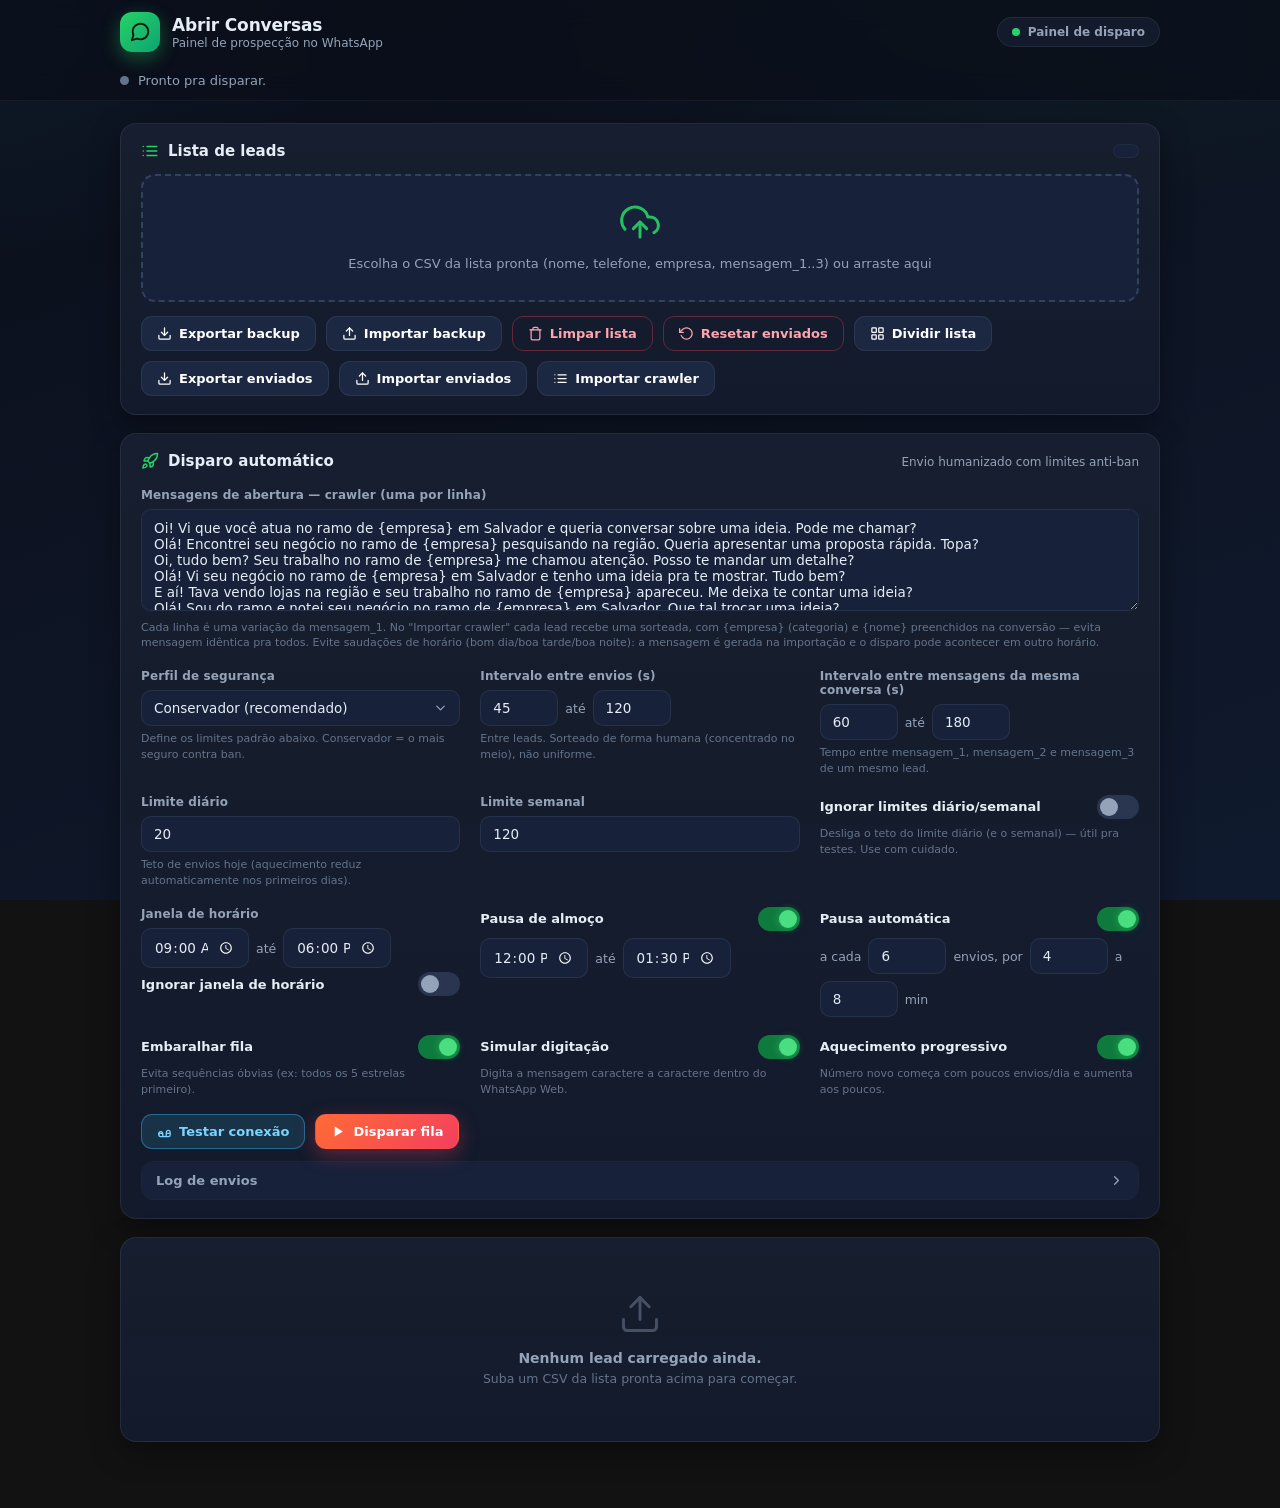
==== commit b46324fc: "fix bug" ====
--- a/extension/painel.html
+++ b/extension/painel.html
@@ -62,6 +62,24 @@
         <svg viewBox="0 0 24 24" fill="none" stroke="currentColor" stroke-width="2" stroke-linecap="round" stroke-linejoin="round"><polyline points="1 4 1 10 7 10"/><path d="M3.51 15a9 9 0 1 0 2.13-9.36L1 10"/></svg>
         Resetar enviados
       </button>
+      <button class="btn btn-exportar" id="btnDividirLista">
+        <svg viewBox="0 0 24 24" fill="none" stroke="currentColor" stroke-width="2" stroke-linecap="round" stroke-linejoin="round"><rect x="3" y="3" width="7" height="7" rx="1"/><rect x="14" y="3" width="7" height="7" rx="1"/><rect x="14" y="14" width="7" height="7" rx="1"/><rect x="3" y="14" width="7" height="7" rx="1"/></svg>
+        Dividir lista
+      </button>
+      <button class="btn btn-exportar" id="btnExportarEnviados">
+        <svg viewBox="0 0 24 24" fill="none" stroke="currentColor" stroke-width="2" stroke-linecap="round" stroke-linejoin="round"><path d="M21 15v4a2 2 0 0 1-2 2H5a2 2 0 0 1-2-2v-4"/><polyline points="7 10 12 15 17 10"/><line x1="12" y1="15" x2="12" y2="3"/></svg>
+        Exportar enviados
+      </button>
+      <label class="btn btn-importar upload-pequeno">
+        <svg viewBox="0 0 24 24" fill="none" stroke="currentColor" stroke-width="2" stroke-linecap="round" stroke-linejoin="round"><path d="M21 15v4a2 2 0 0 1-2 2H5a2 2 0 0 1-2-2v-4"/><polyline points="17 8 12 3 7 8"/><line x1="12" y1="3" x2="12" y2="15"/></svg>
+        Importar enviados
+        <input type="file" id="inputImportarEnviados" accept=".json" style="display:none" />
+      </label>
+      <label class="btn btn-exportar upload-pequeno">
+        <svg viewBox="0 0 24 24" fill="none" stroke="currentColor" stroke-width="2" stroke-linecap="round" stroke-linejoin="round"><path d="M8 6h13"/><path d="M8 12h13"/><path d="M8 18h13"/><path d="M3 6h.01"/><path d="M3 12h.01"/><path d="M3 18h.01"/></svg>
+        Importar crawler
+        <input type="file" id="inputCrawler" accept=".csv" style="display:none" />
+      </label>
     </div>
   </section>
 
@@ -75,6 +93,12 @@
     </div>
 
     <div class="grid-config">
+
+      <div class="campo campo-largo">
+        <label class="rotulo" for="cfgCrawlerTemplates">Mensagens de abertura — crawler (uma por linha)</label>
+        <textarea id="cfgCrawlerTemplates" rows="5" spellcheck="false" placeholder="Uma variação por linha. Use {empresa} e {nome} — preenchidos na importação do crawler."></textarea>
+        <div class="hint">Cada linha é uma variação da mensagem_1. No "Importar crawler" cada lead recebe uma sorteada, com {empresa} (categoria) e {nome} preenchidos na conversão — evita mensagem idêntica pra todos. Evite saudações de horário (bom dia/boa tarde/boa noite): a mensagem é gerada na importação e o disparo pode acontecer em outro horário.</div>
+      </div>
 
       <div class="campo">
         <label class="rotulo" for="cfgPerfil">Perfil de segurança</label>
--- a/extension/painel.css
+++ b/extension/painel.css
@@ -264,6 +264,7 @@
 }
 
 .campo { min-width: 0; }
+.campo-largo { grid-column: 1 / -1; }
 
 /* Toggle switches */
 .toggle {
@@ -352,6 +353,7 @@
 tr.erro-envio td { background: rgba(244, 63, 94, 0.06); }
 tr.sem-telefone td { background: rgba(251, 191, 36, 0.05); color: #d9a44a; }
 tr.nao-encontrado td { background: rgba(148, 163, 184, 0.04); color: var(--muted-2); text-decoration: line-through; }
+tr.conversa-existente td { background: rgba(251, 191, 36, 0.07); }
 
 /* Botões das linhas */
 td button {
@@ -400,6 +402,7 @@
 .st-enviado { background: rgba(37, 211, 102, 0.14); color: #4ade80; }
 .st-erro { background: rgba(244, 63, 94, 0.14); color: #fda4af; }
 .st-nao-encontrado { background: rgba(148, 163, 184, 0.12); color: var(--muted); }
+.st-conversa-existente { background: rgba(251, 191, 36, 0.16); color: #fcd34d; }
 .st-ignorado { background: rgba(100, 116, 139, 0.14); color: var(--muted-2); }
 
 /* ===== Estado vazio ===== */
